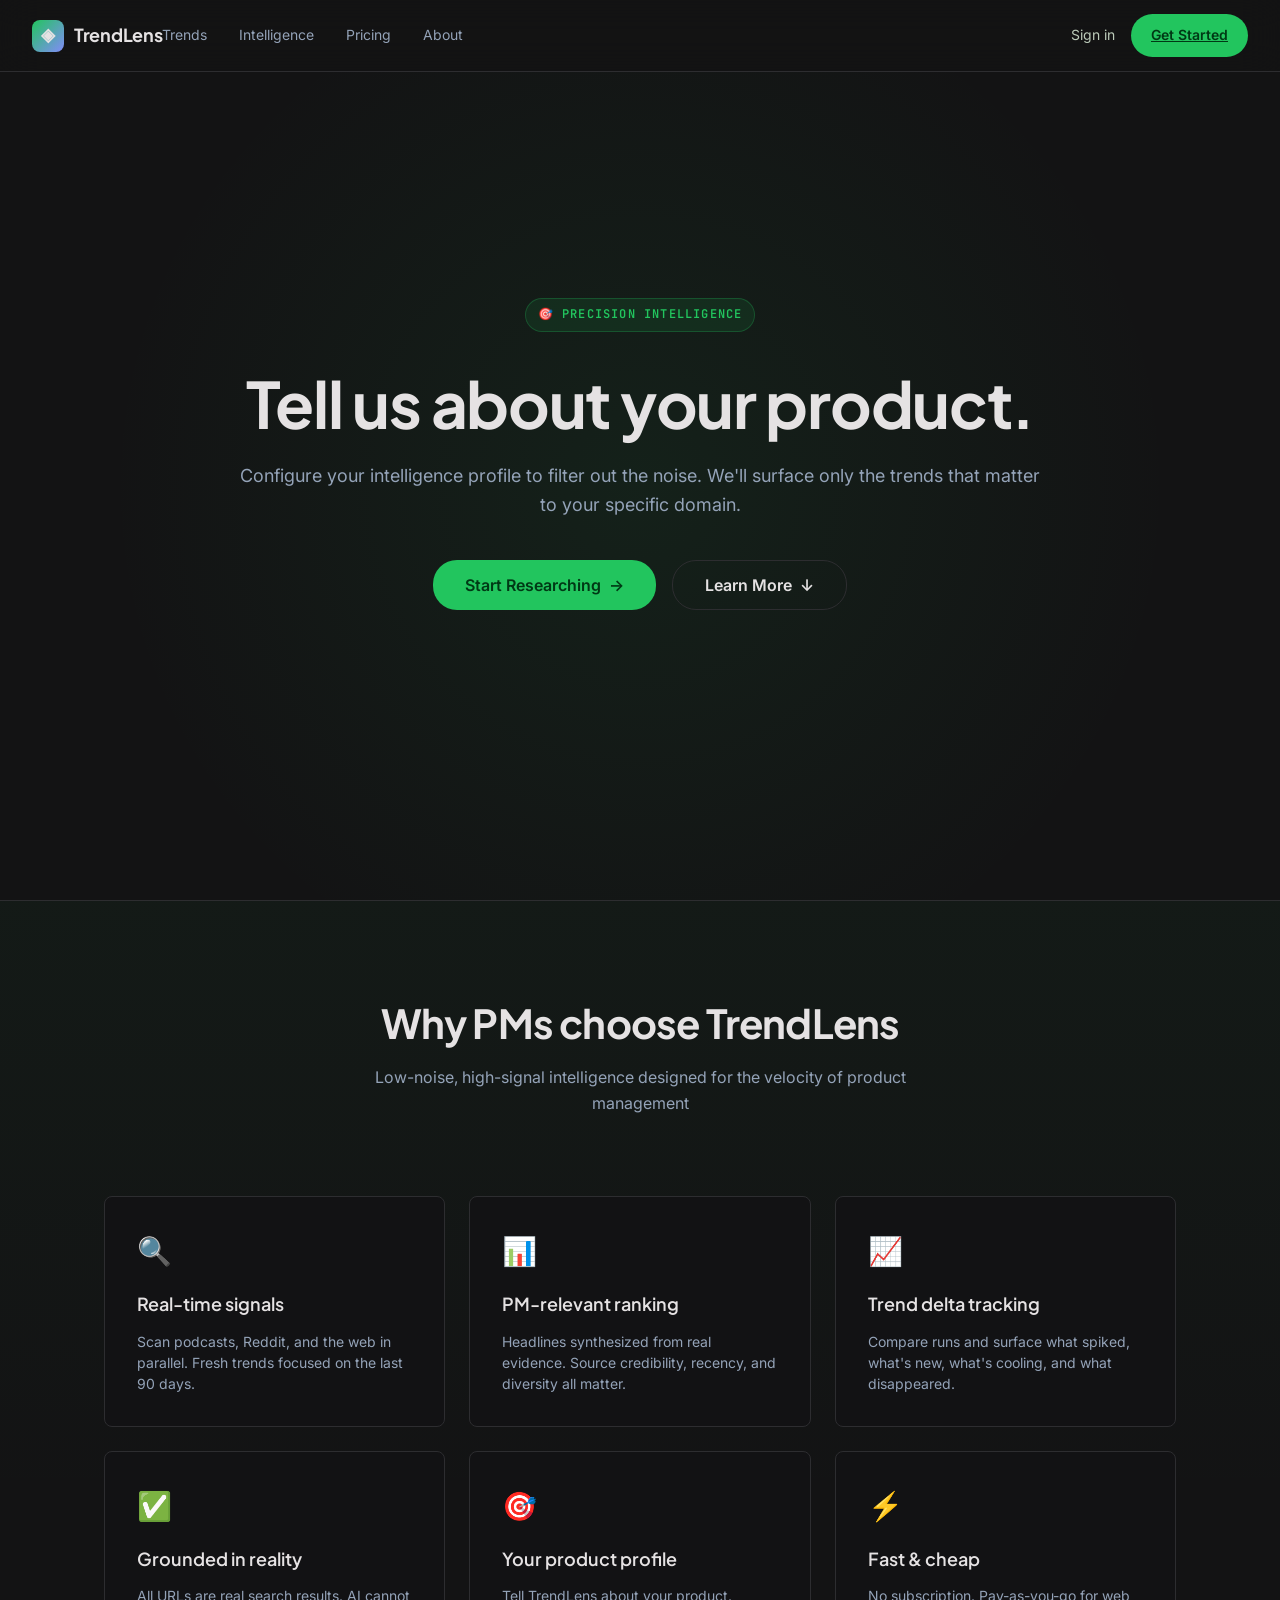
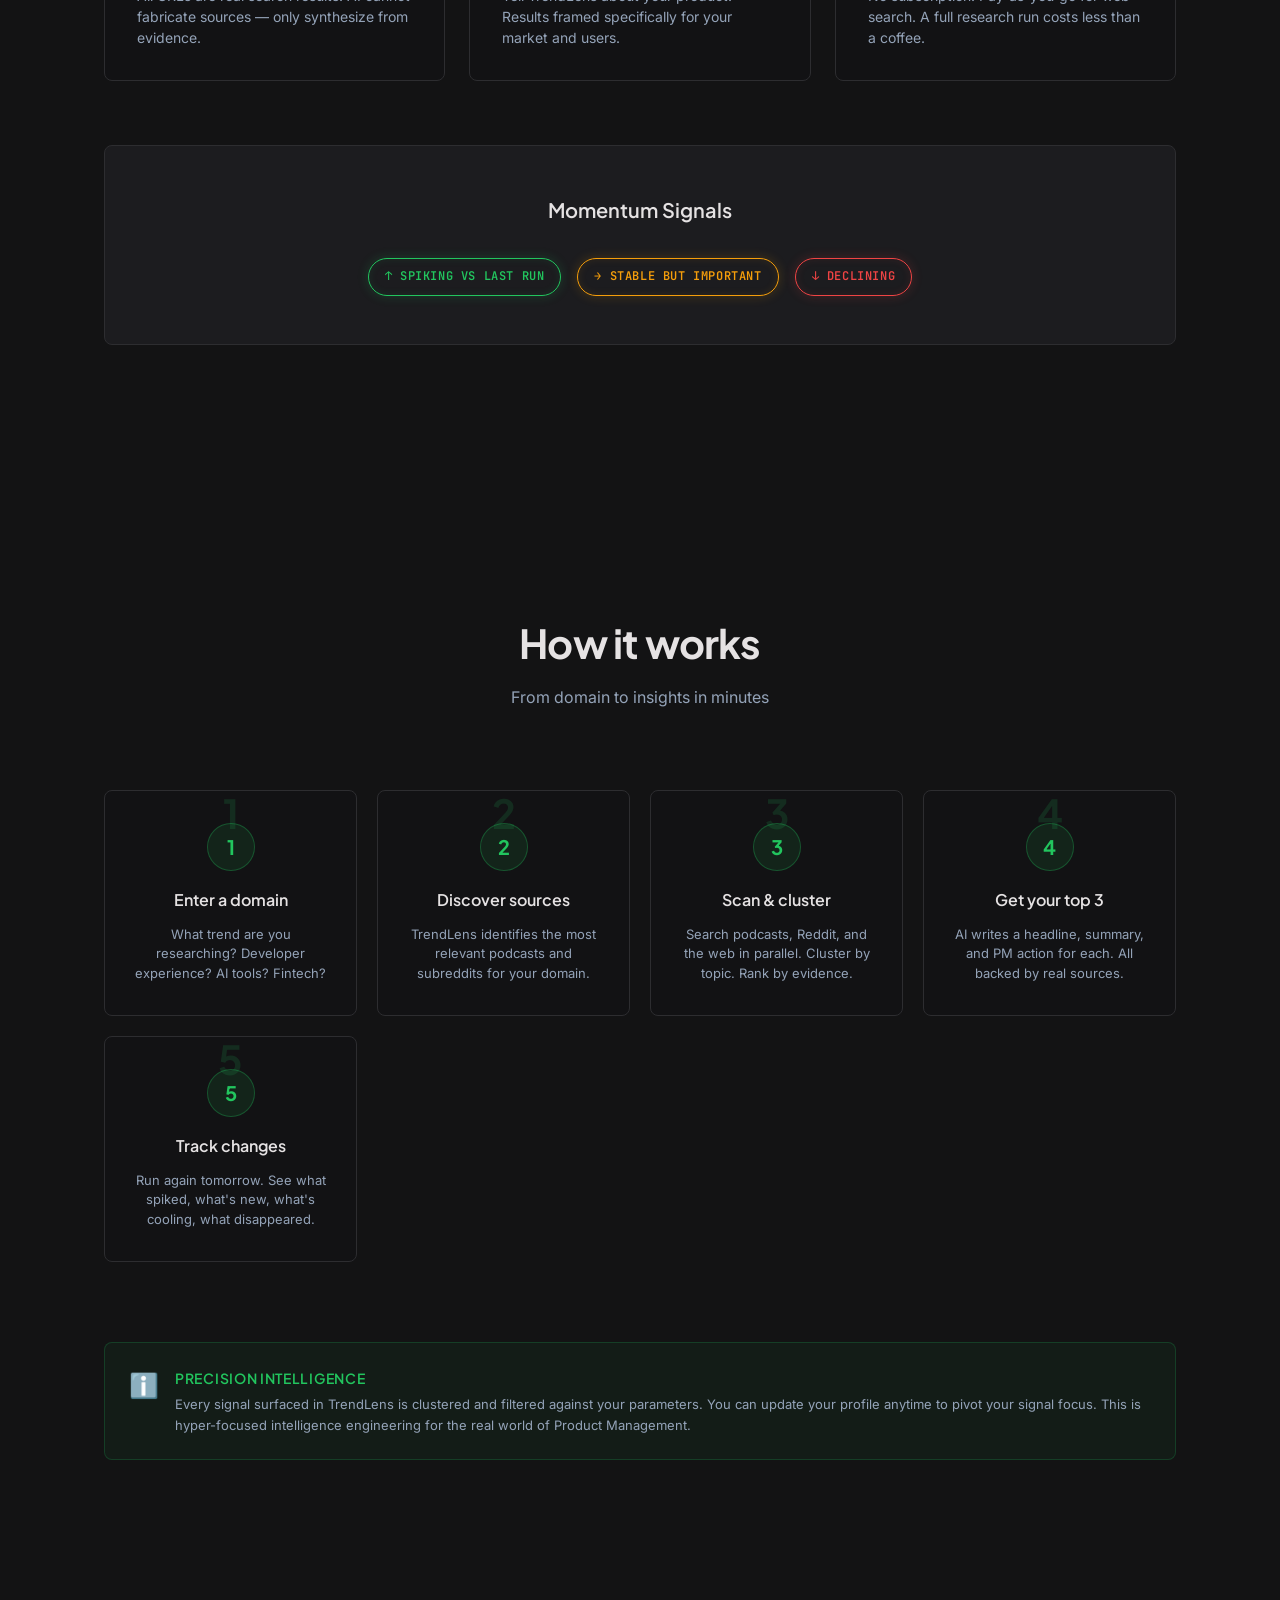
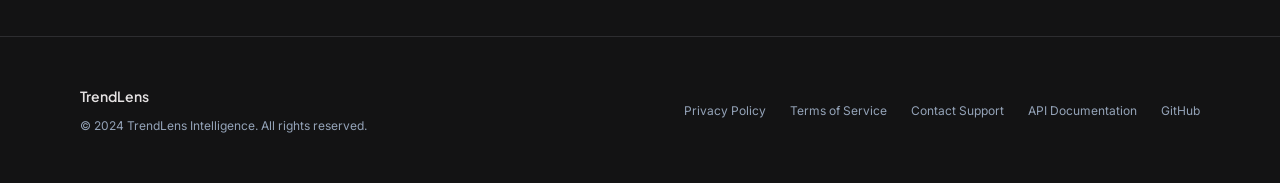
==== app/static/landing.html @ 8b0a3f3f "feat: redesign landing page with Obsidian Momentum design system - Implement Obsidian Momentum color" ====
<!DOCTYPE html>
<html lang="en">
<head>
  <meta charset="UTF-8" />
  <meta name="viewport" content="width=device-width, initial-scale=1.0" />
  <title>TrendLens — Trend Intelligence for Product Managers</title>
  <link rel="preconnect" href="https://fonts.googleapis.com">
  <link rel="preconnect" href="https://fonts.gstatic.com" crossorigin>
  <link href="https://fonts.googleapis.com/css2?family=Plus+Jakarta+Sans:wght@600;700&family=Inter:wght@400;500&family=JetBrains+Mono:wght@600&display=swap" rel="stylesheet">
  
  <style>
    *, *::before, *::after { box-sizing: border-box; margin: 0; padding: 0; }

    :root {
      --surface: #131314;
      --surface-dim: #131314;
      --surface-bright: #3a393a;
      --surface-container-lowest: #0e0e0f;
      --surface-container-low: #1c1b1c;
      --surface-container: #201f20;
      --surface-container-high: #2a2a2b;
      --surface-raised: #1C1C1F;
      --surface-charcoal: #121214;
      --on-surface: #e5e2e3;
      --on-surface-variant: #bccbb9;
      --outline: #869585;
      --outline-variant: #3d4a3d;
      --border-subtle: #2D2D30;
      --text-muted: #94A3B8;
      --primary: #4be277;
      --primary-container: #22c55e;
      --momentum-green: #22C55E;
      --momentum-orange: #F59E0B;
      --momentum-red: #EF4444;
      --accent-purple: #818CF8;
      --background: #131314;
      --on-background: #e5e2e3;
    }

    html, body { 
      width: 100%; 
      height: 100%; 
      margin: 0; 
      padding: 0;
    }

    body { 
      font-family: "Inter", sans-serif; 
      background: var(--background); 
      color: var(--on-surface); 
      line-height: 1.6;
      -webkit-font-smoothing: antialiased;
      -moz-osx-font-smoothing: grayscale;
    }

    /* Navigation Header */
    header {
      position: fixed;
      top: 0;
      left: 0;
      right: 0;
      height: 72px;
      background: rgba(19, 19, 20, 0.95);
      backdrop-filter: blur(20px);
      border-bottom: 1px solid var(--border-subtle);
      display: flex;
      align-items: center;
      justify-content: space-between;
      padding: 0 32px;
      z-index: 100;
    }

    .logo { 
      display: flex; 
      align-items: center; 
      gap: 10px;
      text-decoration: none;
      color: var(--on-surface);
    }

    .logo-icon { 
      width: 32px; 
      height: 32px; 
      border-radius: 8px; 
      background: linear-gradient(135deg, var(--momentum-green), var(--accent-purple));
      display: flex; 
      align-items: center; 
      justify-content: center;
      font-size: 18px;
      font-weight: 700;
    }

    .logo-text {
      font-family: "Plus Jakarta Sans", sans-serif;
      font-size: 18px;
      font-weight: 700;
      letter-spacing: -0.3px;
    }

    nav {
      display: flex;
      align-items: center;
      gap: 32px;
    }

    nav a {
      font-size: 14px;
      color: var(--text-muted);
      text-decoration: none;
      transition: color 0.2s;
    }

    nav a:hover {
      color: var(--on-surface);
    }

    .nav-right {
      display: flex;
      align-items: center;
      gap: 16px;
      margin-left: auto;
    }

    .sign-in {
      font-size: 14px;
      color: var(--on-surface-variant);
      text-decoration: none;
      transition: color 0.2s;
    }

    .sign-in:hover {
      color: var(--on-surface);
    }

    .btn-cta {
      background: var(--momentum-green);
      color: #003915;
      border: none;
      border-radius: 24px;
      padding: 10px 20px;
      font-size: 14px;
      font-weight: 600;
      font-family: inherit;
      cursor: pointer;
      transition: opacity 0.2s;
    }

    .btn-cta:hover {
      opacity: 0.9;
    }

    main {
      margin-top: 72px;
    }

    .container {
      max-width: 1120px;
      margin: 0 auto;
      padding: 0 24px;
    }

    /* Hero Section */
    .hero {
      display: flex;
      align-items: center;
      justify-content: center;
      min-height: calc(100vh - 72px);
      padding: 64px 32px;
      position: relative;
    }

    .hero::before {
      content: '';
      position: absolute;
      inset: 0;
      background: radial-gradient(circle at 50% 50%, rgba(34, 197, 94, 0.08) 0%, transparent 70%);
      pointer-events: none;
    }

    .hero-content {
      text-align: center;
      position: relative;
      z-index: 1;
      max-width: 800px;
      margin: 0 auto;
    }

    .hero-label {
      font-family: "JetBrains Mono", monospace;
      font-size: 12px;
      font-weight: 600;
      letter-spacing: 0.1em;
      color: var(--momentum-green);
      text-transform: uppercase;
      margin-bottom: 16px;
      display: inline-block;
      padding: 6px 12px;
      background: rgba(34, 197, 94, 0.1);
      border: 1px solid rgba(34, 197, 94, 0.25);
      border-radius: 24px;
    }

    .hero h1 {
      font-family: "Plus Jakarta Sans", sans-serif;
      font-size: clamp(36px, 8vw, 64px);
      font-weight: 700;
      line-height: 1.1;
      letter-spacing: -0.02em;
      margin: 20px 0;
      color: var(--on-surface);
    }

    .hero p {
      font-size: 18px;
      line-height: 1.6;
      color: var(--text-muted);
      margin: 24px 0 40px;
    }

    .hero-buttons {
      display: flex;
      gap: 16px;
      justify-content: center;
      flex-wrap: wrap;
      margin-bottom: 64px;
    }

    .btn-primary {
      background: var(--momentum-green);
      color: #003915;
      border: none;
      border-radius: 24px;
      padding: 14px 32px;
      font-size: 16px;
      font-weight: 600;
      font-family: inherit;
      cursor: pointer;
      transition: all 0.2s;
      display: inline-flex;
      align-items: center;
      gap: 8px;
    }

    .btn-primary:hover {
      opacity: 0.9;
      transform: translateY(-2px);
      box-shadow: 0 8px 24px rgba(34, 197, 94, 0.3);
    }

    .btn-secondary {
      background: transparent;
      color: var(--on-surface);
      border: 1px solid var(--border-subtle);
      border-radius: 24px;
      padding: 14px 32px;
      font-size: 16px;
      font-weight: 600;
      font-family: inherit;
      cursor: pointer;
      transition: all 0.2s;
      display: inline-flex;
      align-items: center;
      gap: 8px;
    }

    .btn-secondary:hover {
      border-color: var(--momentum-green);
      color: var(--momentum-green);
    }

    /* Features Section */
    .features {
      padding: 96px 32px;
      background: linear-gradient(180deg, rgba(34, 197, 94, 0.04) 0%, transparent 50%);
      border-top: 1px solid var(--border-subtle);
    }

    .section-header {
      text-align: center;
      margin-bottom: 80px;
    }

    .section-header h2 {
      font-family: "Plus Jakarta Sans", sans-serif;
      font-size: 40px;
      font-weight: 700;
      line-height: 1.3;
      letter-spacing: -0.02em;
      margin-bottom: 16px;
      color: var(--on-surface);
    }

    .section-header p {
      font-size: 16px;
      color: var(--text-muted);
      max-width: 600px;
      margin: 0 auto;
    }

    .features-grid {
      display: grid;
      grid-template-columns: repeat(auto-fit, minmax(300px, 1fr));
      gap: 24px;
      margin-bottom: 64px;
    }

    .feature-card {
      background: var(--surface-charcoal);
      border: 1px solid var(--border-subtle);
      border-radius: 8px;
      padding: 32px;
      transition: all 0.2s;
      position: relative;
    }

    .feature-card:hover {
      border-color: rgba(34, 197, 94, 0.4);
      background: rgba(34, 197, 94, 0.02);
    }

    .feature-icon {
      font-size: 28px;
      margin-bottom: 16px;
      display: inline-block;
    }

    .feature-card h3 {
      font-family: "Plus Jakarta Sans", sans-serif;
      font-size: 18px;
      font-weight: 600;
      margin-bottom: 12px;
      color: var(--on-surface);
    }

    .feature-card p {
      font-size: 14px;
      line-height: 1.5;
      color: var(--text-muted);
    }

    /* Momentum Tags Showcase */
    .momentum-showcase {
      background: var(--surface-raised);
      border: 1px solid var(--border-subtle);
      border-radius: 8px;
      padding: 48px 32px;
      text-align: center;
      margin-bottom: 80px;
    }

    .momentum-showcase h3 {
      font-family: "Plus Jakarta Sans", sans-serif;
      font-size: 20px;
      font-weight: 600;
      margin-bottom: 32px;
      color: var(--on-surface);
    }

    .momentum-tags {
      display: flex;
      gap: 16px;
      justify-content: center;
      flex-wrap: wrap;
    }

    .momentum-tag {
      font-family: "JetBrains Mono", monospace;
      font-size: 12px;
      font-weight: 600;
      letter-spacing: 0.05em;
      text-transform: uppercase;
      padding: 8px 16px;
      border-radius: 24px;
      border: 1.5px solid;
      background: transparent;
      position: relative;
      transition: all 0.2s;
    }

    .tag-spiking {
      color: var(--momentum-green);
      border-color: var(--momentum-green);
      box-shadow: inset 0 0 8px rgba(34, 197, 94, 0.1), 0 0 12px rgba(34, 197, 94, 0.2);
    }

    .tag-spiking:hover {
      box-shadow: inset 0 0 12px rgba(34, 197, 94, 0.15), 0 0 20px rgba(34, 197, 94, 0.3);
    }

    .tag-stable {
      color: var(--momentum-orange);
      border-color: var(--momentum-orange);
      box-shadow: inset 0 0 8px rgba(245, 158, 11, 0.1), 0 0 12px rgba(245, 158, 11, 0.2);
    }

    .tag-stable:hover {
      box-shadow: inset 0 0 12px rgba(245, 158, 11, 0.15), 0 0 20px rgba(245, 158, 11, 0.3);
    }

    .tag-declining {
      color: var(--momentum-red);
      border-color: var(--momentum-red);
      box-shadow: inset 0 0 8px rgba(239, 68, 68, 0.1), 0 0 12px rgba(239, 68, 68, 0.2);
    }

    .tag-declining:hover {
      box-shadow: inset 0 0 12px rgba(239, 68, 68, 0.15), 0 0 20px rgba(239, 68, 68, 0.3);
    }

    /* How It Works */
    .how-it-works {
      padding: 96px 32px;
    }

    .steps-grid {
      display: grid;
      grid-template-columns: repeat(auto-fit, minmax(240px, 1fr));
      gap: 20px;
      margin-top: 60px;
    }

    .step {
      background: var(--surface-charcoal);
      border: 1px solid var(--border-subtle);
      border-radius: 8px;
      padding: 32px 24px;
      text-align: center;
      position: relative;
    }

    .step::before {
      content: attr(data-step);
      font-family: "Plus Jakarta Sans", sans-serif;
      font-size: 40px;
      font-weight: 700;
      color: rgba(34, 197, 94, 0.15);
      position: absolute;
      top: -10px;
      left: 50%;
      transform: translateX(-50%);
    }

    .step-number {
      display: inline-flex;
      align-items: center;
      justify-content: center;
      width: 48px;
      height: 48px;
      border-radius: 50%;
      background: rgba(34, 197, 94, 0.1);
      border: 1px solid rgba(34, 197, 94, 0.3);
      color: var(--momentum-green);
      font-family: "Plus Jakarta Sans", sans-serif;
      font-size: 20px;
      font-weight: 700;
      margin: 0 auto 16px;
    }

    .step h4 {
      font-family: "Plus Jakarta Sans", sans-serif;
      font-size: 16px;
      font-weight: 600;
      margin-bottom: 12px;
      color: var(--on-surface);
    }

    .step p {
      font-size: 13px;
      line-height: 1.5;
      color: var(--text-muted);
    }

    /* Precision Note */
    .precision-note {
      background: rgba(34, 197, 94, 0.05);
      border: 1px solid rgba(34, 197, 94, 0.2);
      border-radius: 8px;
      padding: 24px;
      margin: 80px 0;
      display: flex;
      gap: 16px;
      align-items: flex-start;
    }

    .precision-icon {
      font-size: 24px;
      flex-shrink: 0;
    }

    .precision-content h4 {
      font-family: "Plus Jakarta Sans", sans-serif;
      font-size: 14px;
      font-weight: 600;
      color: var(--momentum-green);
      margin-bottom: 4px;
      text-transform: uppercase;
      letter-spacing: 0.05em;
    }

    .precision-content p {
      font-size: 13px;
      line-height: 1.6;
      color: var(--text-muted);
    }

    /* Footer */
    footer {
      border-top: 1px solid var(--border-subtle);
      padding: 48px 32px;
      background: var(--surface-dim);
    }

    .footer-content {
      display: flex;
      justify-content: space-between;
      align-items: center;
      flex-wrap: wrap;
      gap: 32px;
      max-width: 1120px;
      margin: 0 auto;
    }

    .footer-brand {
      display: flex;
      flex-direction: column;
      gap: 8px;
    }

    .footer-brand h5 {
      font-family: "Plus Jakarta Sans", sans-serif;
      font-size: 14px;
      font-weight: 600;
      color: var(--on-surface);
    }

    .footer-brand p {
      font-size: 12px;
      color: var(--text-muted);
    }

    .footer-links {
      display: flex;
      gap: 24px;
      flex-wrap: wrap;
    }

    .footer-links a {
      font-size: 12px;
      color: var(--text-muted);
      text-decoration: none;
      transition: color 0.2s;
    }

    .footer-links a:hover {
      color: var(--on-surface);
    }

    /* Responsive */
    @media (max-width: 768px) {
      header {
        padding: 0 16px;
      }

      nav {
        display: none;
      }

      .hero {
        padding: 40px 16px;
        min-height: auto;
      }

      .hero h1 {
        font-size: 32px;
      }

      .hero p {
        font-size: 16px;
      }

      .features {
        padding: 60px 16px;
      }

      .how-it-works {
        padding: 60px 16px;
      }

      .section-header h2 {
        font-size: 28px;
      }

      .footer-content {
        flex-direction: column;
        text-align: center;
        gap: 24px;
      }

      .footer-links {
        justify-content: center;
      }

      .container {
        padding: 0 16px;
      }
    }
  </style>
</head>
<body>

<!-- Navigation Header -->
<header>
  <a href="index.html" class="logo">
    <div class="logo-icon">◈</div>
    <span class="logo-text">TrendLens</span>
  </a>
  <nav>
    <a href="#trends">Trends</a>
    <a href="#intelligence">Intelligence</a>
    <a href="#pricing">Pricing</a>
    <a href="#about">About</a>
  </nav>
  <div class="nav-right">
    <a href="index.html" class="sign-in">Sign in</a>
    <a href="index.html" class="btn-cta">Get Started</a>
  </div>
</header>

<main>
  <!-- Hero Section -->
  <section class="hero">
    <div class="hero-content">
      <span class="hero-label">🎯 Precision Intelligence</span>
      <h1>Tell us about your product.</h1>
      <p>Configure your intelligence profile to filter out the noise. We'll surface only the trends that matter to your specific domain.</p>
      <div class="hero-buttons">
        <button class="btn-primary" onclick="location.href='index.html'">Start Researching <span>→</span></button>
        <button class="btn-secondary" onclick="document.querySelector('.features').scrollIntoView({ behavior: 'smooth' })">Learn More <span>↓</span></button>
      </div>
    </div>
  </section>

  <!-- Features Section -->
  <section class="features">
    <div class="container">
      <div class="section-header">
        <h2>Why PMs choose TrendLens</h2>
        <p>Low-noise, high-signal intelligence designed for the velocity of product management</p>
      </div>

      <div class="features-grid">
        <div class="feature-card">
          <div class="feature-icon">🔍</div>
          <h3>Real-time signals</h3>
          <p>Scan podcasts, Reddit, and the web in parallel. Fresh trends focused on the last 90 days.</p>
        </div>

        <div class="feature-card">
          <div class="feature-icon">📊</div>
          <h3>PM-relevant ranking</h3>
          <p>Headlines synthesized from real evidence. Source credibility, recency, and diversity all matter.</p>
        </div>

        <div class="feature-card">
          <div class="feature-icon">📈</div>
          <h3>Trend delta tracking</h3>
          <p>Compare runs and surface what spiked, what's new, what's cooling, and what disappeared.</p>
        </div>

        <div class="feature-card">
          <div class="feature-icon">✅</div>
          <h3>Grounded in reality</h3>
          <p>All URLs are real search results. AI cannot fabricate sources — only synthesize from evidence.</p>
        </div>

        <div class="feature-card">
          <div class="feature-icon">🎯</div>
          <h3>Your product profile</h3>
          <p>Tell TrendLens about your product. Results framed specifically for your market and users.</p>
        </div>

        <div class="feature-card">
          <div class="feature-icon">⚡</div>
          <h3>Fast & cheap</h3>
          <p>No subscription. Pay-as-you-go for web search. A full research run costs less than a coffee.</p>
        </div>
      </div>

      <!-- Momentum Tags Showcase -->
      <div class="momentum-showcase">
        <h3>Momentum Signals</h3>
        <div class="momentum-tags">
          <span class="momentum-tag tag-spiking">↑ Spiking VS Last Run</span>
          <span class="momentum-tag tag-stable">→ Stable but Important</span>
          <span class="momentum-tag tag-declining">↓ Declining</span>
        </div>
      </div>
    </div>
  </section>

  <!-- How It Works -->
  <section class="how-it-works">
    <div class="container">
      <div class="section-header">
        <h2>How it works</h2>
        <p>From domain to insights in minutes</p>
      </div>

      <div class="steps-grid">
        <div class="step" data-step="1">
          <div class="step-number">1</div>
          <h4>Enter a domain</h4>
          <p>What trend are you researching? Developer experience? AI tools? Fintech?</p>
        </div>

        <div class="step" data-step="2">
          <div class="step-number">2</div>
          <h4>Discover sources</h4>
          <p>TrendLens identifies the most relevant podcasts and subreddits for your domain.</p>
        </div>

        <div class="step" data-step="3">
          <div class="step-number">3</div>
          <h4>Scan & cluster</h4>
          <p>Search podcasts, Reddit, and the web in parallel. Cluster by topic. Rank by evidence.</p>
        </div>

        <div class="step" data-step="4">
          <div class="step-number">4</div>
          <h4>Get your top 3</h4>
          <p>AI writes a headline, summary, and PM action for each. All backed by real sources.</p>
        </div>

        <div class="step" data-step="5">
          <div class="step-number">5</div>
          <h4>Track changes</h4>
          <p>Run again tomorrow. See what spiked, what's new, what's cooling, what disappeared.</p>
        </div>
      </div>

      <!-- Precision Note -->
      <div class="precision-note">
        <div class="precision-icon">ℹ️</div>
        <div class="precision-content">
          <h4>Precision Intelligence</h4>
          <p>Every signal surfaced in TrendLens is clustered and filtered against your parameters. You can update your profile anytime to pivot your signal focus. This is hyper-focused intelligence engineering for the real world of Product Management.</p>
        </div>
      </div>
    </div>
  </section>

</main>

<!-- Footer -->
<footer>
  <div class="footer-content">
    <div class="footer-brand">
      <h5>TrendLens</h5>
      <p>© 2024 TrendLens Intelligence. All rights reserved.</p>
    </div>
    <div class="footer-links">
      <a href="#">Privacy Policy</a>
      <a href="#">Terms of Service</a>
      <a href="#">Contact Support</a>
      <a href="#">API Documentation</a>
      <a href="#">GitHub</a>
    </div>
  </div>
</footer>

</body>
</html>
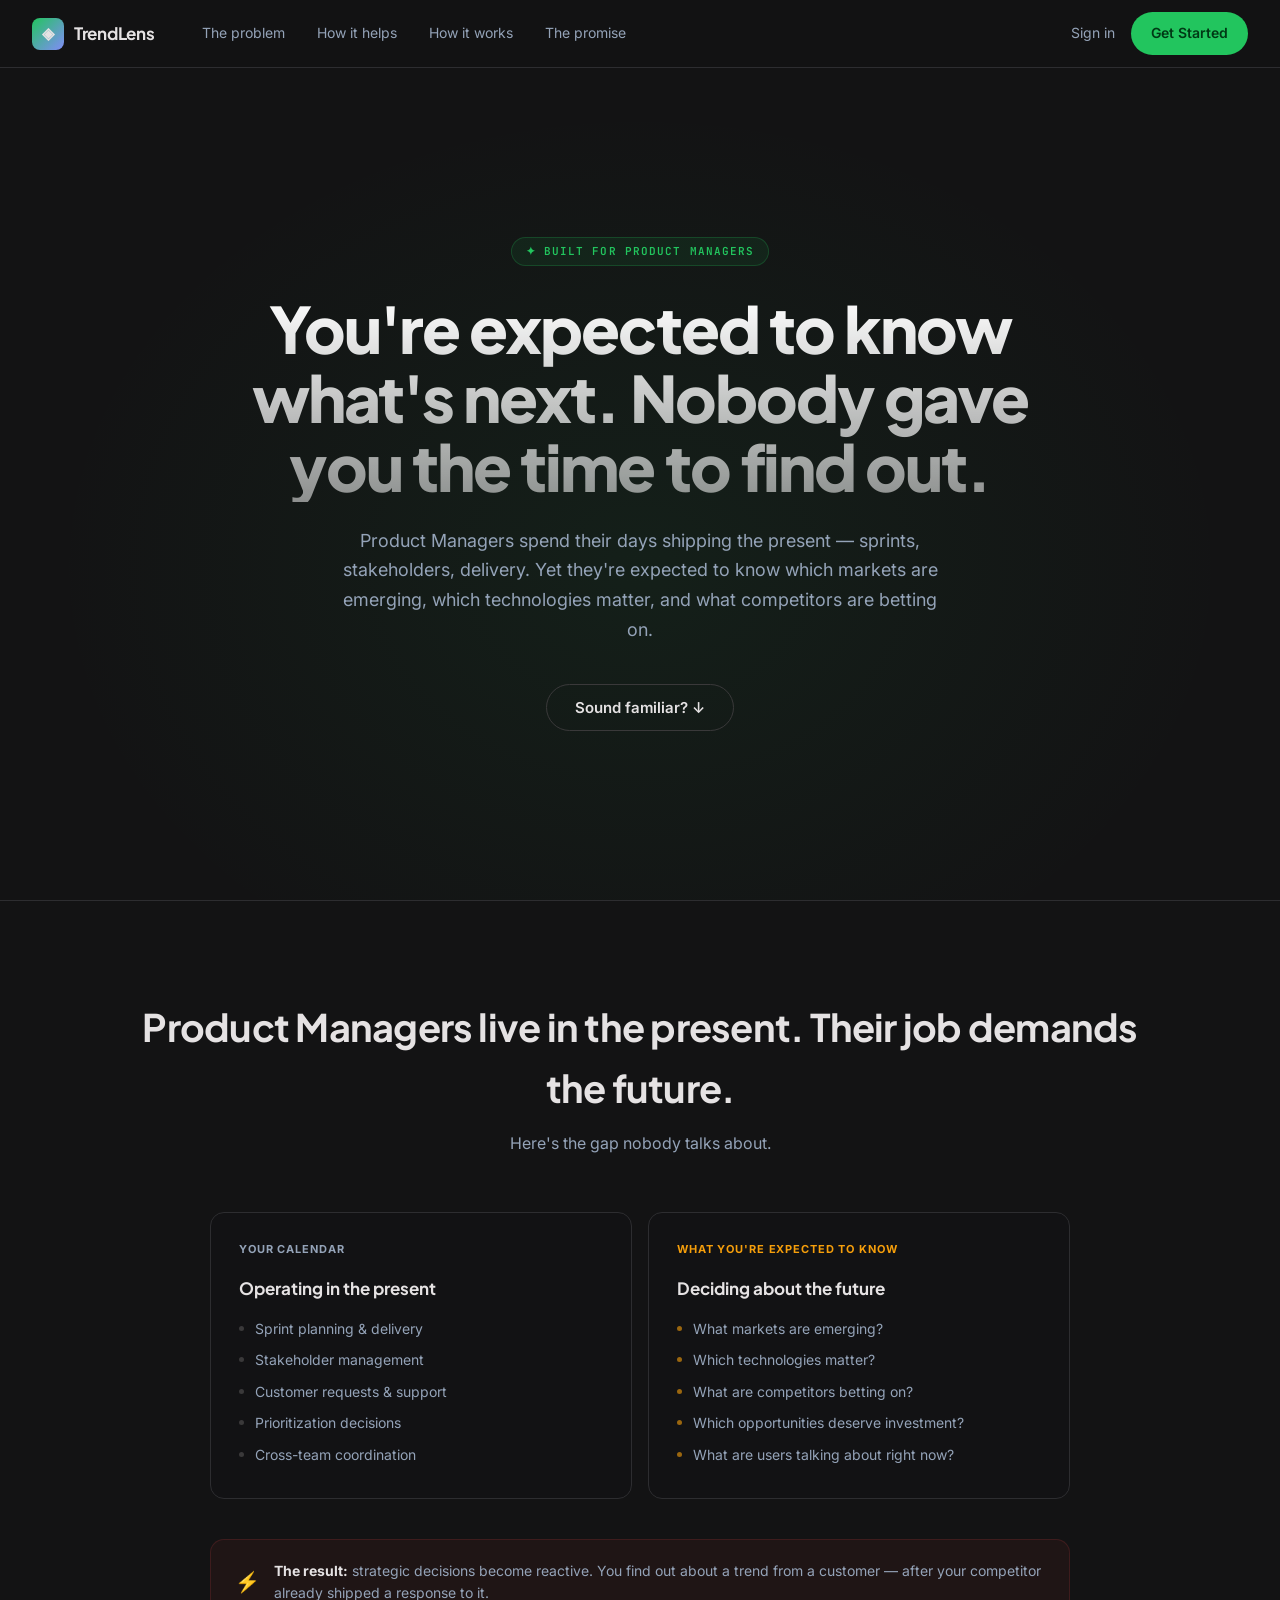
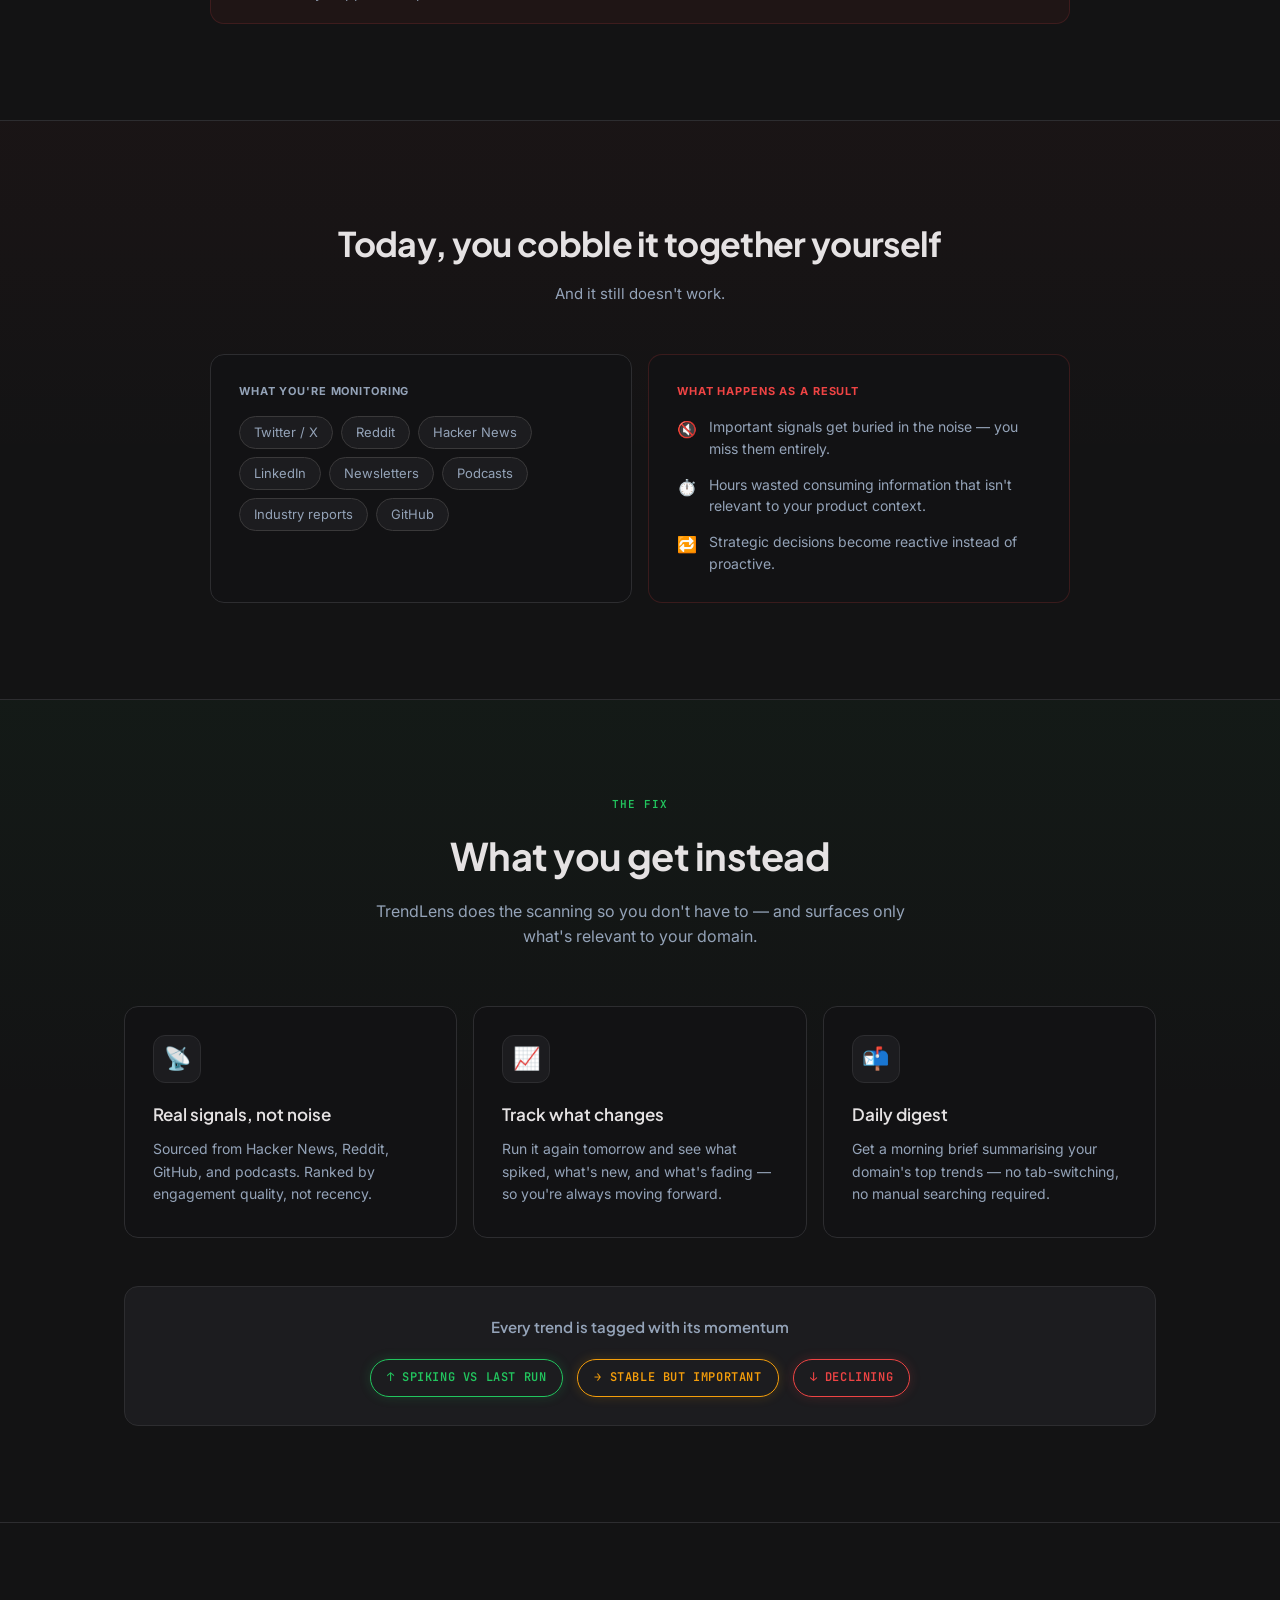
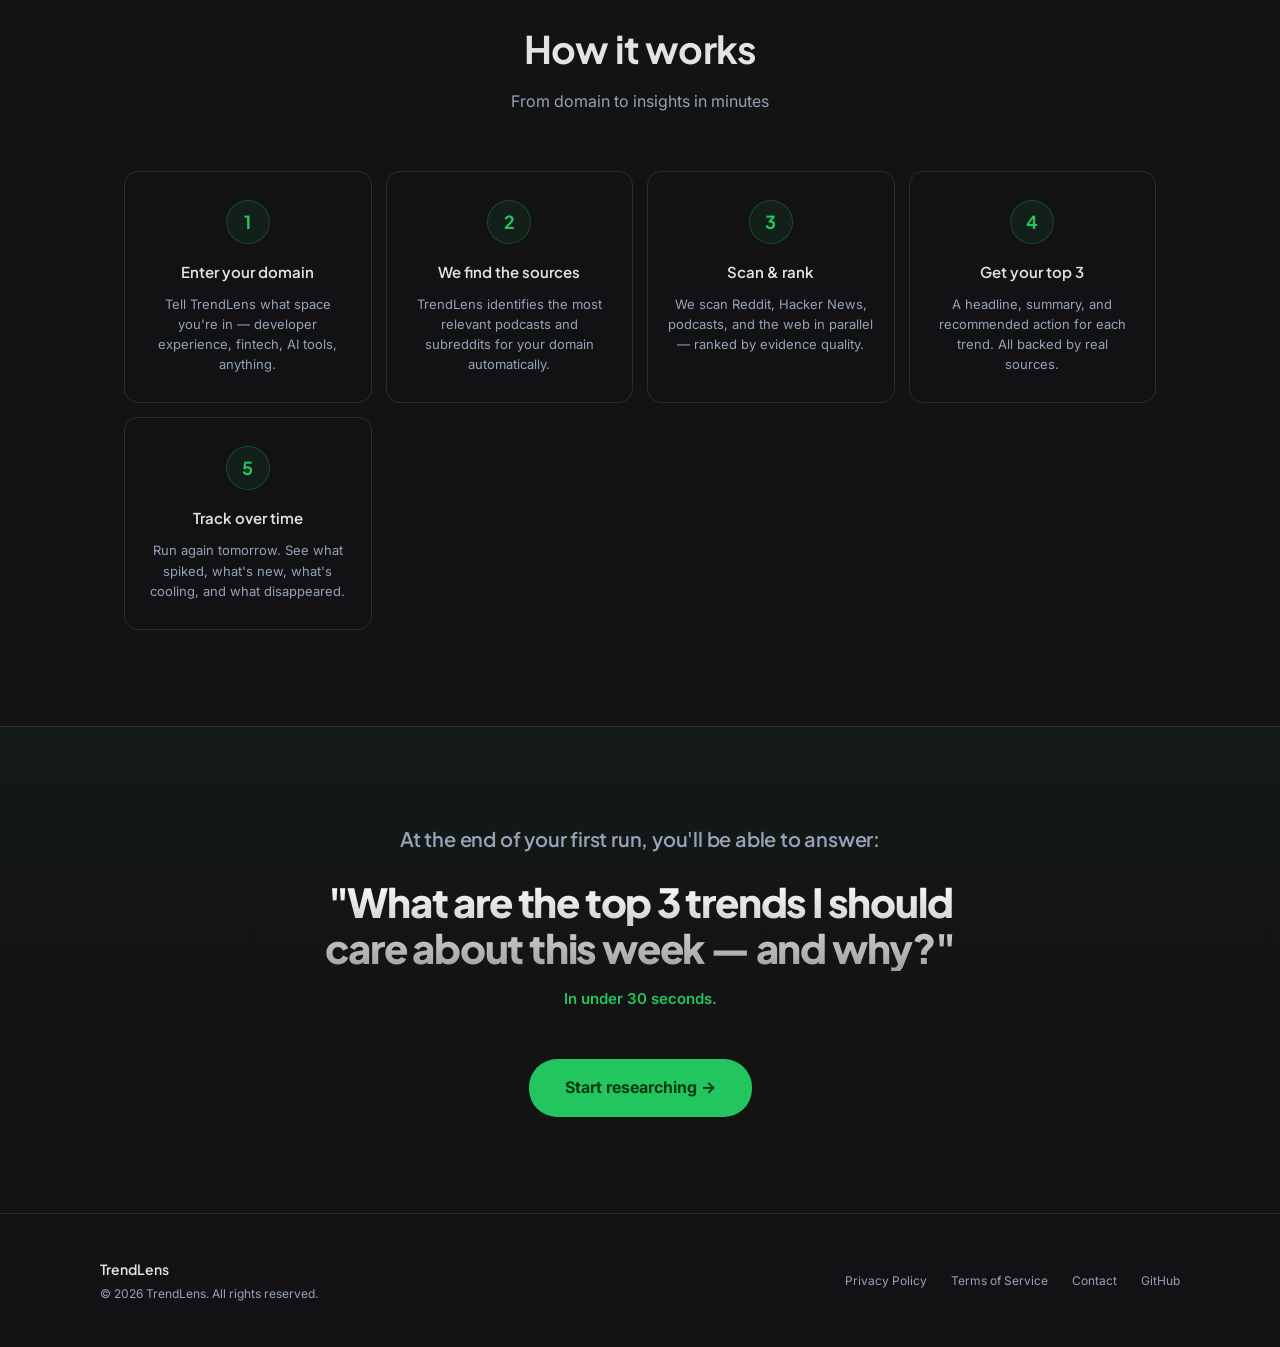
==== commit 63d15d9d: "feat: rebuild landing page as a user story narrative - Hook headline naming the PM tension (present " ====
--- a/app/static/landing.html
+++ b/app/static/landing.html
@@ -6,700 +6,627 @@
   <title>TrendLens — Trend Intelligence for Product Managers</title>
   <link rel="preconnect" href="https://fonts.googleapis.com">
   <link rel="preconnect" href="https://fonts.gstatic.com" crossorigin>
-  <link href="https://fonts.googleapis.com/css2?family=Plus+Jakarta+Sans:wght@600;700&family=Inter:wght@400;500&family=JetBrains+Mono:wght@600&display=swap" rel="stylesheet">
-  
+  <link href="https://fonts.googleapis.com/css2?family=Plus+Jakarta+Sans:wght@600;700;800&family=Inter:wght@400;500;600&family=JetBrains+Mono:wght@600&display=swap" rel="stylesheet">
+
   <style>
     *, *::before, *::after { box-sizing: border-box; margin: 0; padding: 0; }
 
     :root {
-      --surface: #131314;
-      --surface-dim: #131314;
-      --surface-bright: #3a393a;
-      --surface-container-lowest: #0e0e0f;
-      --surface-container-low: #1c1b1c;
-      --surface-container: #201f20;
-      --surface-container-high: #2a2a2b;
-      --surface-raised: #1C1C1F;
-      --surface-charcoal: #121214;
-      --on-surface: #e5e2e3;
-      --on-surface-variant: #bccbb9;
-      --outline: #869585;
-      --outline-variant: #3d4a3d;
-      --border-subtle: #2D2D30;
-      --text-muted: #94A3B8;
-      --primary: #4be277;
-      --primary-container: #22c55e;
-      --momentum-green: #22C55E;
-      --momentum-orange: #F59E0B;
-      --momentum-red: #EF4444;
-      --accent-purple: #818CF8;
-      --background: #131314;
-      --on-background: #e5e2e3;
-    }
-
-    html, body { 
-      width: 100%; 
-      height: 100%; 
-      margin: 0; 
-      padding: 0;
-    }
-
-    body { 
-      font-family: "Inter", sans-serif; 
-      background: var(--background); 
-      color: var(--on-surface); 
+      --bg:            #131314;
+      --surface:       #1C1C1F;
+      --surface-low:   #121214;
+      --border:        #2D2D30;
+      --border-hi:     #3a393a;
+      --text:          #e5e2e3;
+      --text2:         #94A3B8;
+      --green:         #22C55E;
+      --amber:         #F59E0B;
+      --red:           #EF4444;
+      --purple:        #818CF8;
+      --r:             14px;
+    }
+
+    html, body { width: 100%; margin: 0; padding: 0; scroll-behavior: smooth; }
+
+    body {
+      font-family: "Inter", sans-serif;
+      background: var(--bg);
+      color: var(--text);
       line-height: 1.6;
       -webkit-font-smoothing: antialiased;
-      -moz-osx-font-smoothing: grayscale;
-    }
-
-    /* Navigation Header */
+    }
+
+    /* ── Header ── */
     header {
-      position: fixed;
-      top: 0;
-      left: 0;
-      right: 0;
-      height: 72px;
-      background: rgba(19, 19, 20, 0.95);
-      backdrop-filter: blur(20px);
-      border-bottom: 1px solid var(--border-subtle);
-      display: flex;
-      align-items: center;
-      justify-content: space-between;
-      padding: 0 32px;
-      z-index: 100;
-    }
-
-    .logo { 
-      display: flex; 
-      align-items: center; 
-      gap: 10px;
-      text-decoration: none;
-      color: var(--on-surface);
-    }
-
-    .logo-icon { 
-      width: 32px; 
-      height: 32px; 
-      border-radius: 8px; 
-      background: linear-gradient(135deg, var(--momentum-green), var(--accent-purple));
-      display: flex; 
-      align-items: center; 
-      justify-content: center;
-      font-size: 18px;
-      font-weight: 700;
+      position: fixed; top: 0; left: 0; right: 0; height: 68px;
+      background: rgba(19,19,20,0.96); backdrop-filter: blur(20px);
+      border-bottom: 1px solid var(--border);
+      display: flex; align-items: center; justify-content: space-between;
+      padding: 0 32px; z-index: 100;
+    }
+
+    .logo {
+      display: flex; align-items: center; gap: 10px;
+      text-decoration: none; color: var(--text);
+    }
+
+    .logo-icon {
+      width: 32px; height: 32px; border-radius: 8px;
+      background: linear-gradient(135deg, var(--green), var(--purple));
+      display: flex; align-items: center; justify-content: center;
+      font-size: 16px; font-weight: 700;
     }
 
     .logo-text {
       font-family: "Plus Jakarta Sans", sans-serif;
-      font-size: 18px;
-      font-weight: 700;
-      letter-spacing: -0.3px;
-    }
-
-    nav {
-      display: flex;
-      align-items: center;
-      gap: 32px;
-    }
+      font-size: 17px; font-weight: 700; letter-spacing: -0.3px;
+    }
+
+    nav { display: flex; align-items: center; gap: 32px; margin-left: 48px; }
 
     nav a {
-      font-size: 14px;
-      color: var(--text-muted);
-      text-decoration: none;
-      transition: color 0.2s;
-    }
-
-    nav a:hover {
-      color: var(--on-surface);
-    }
-
-    .nav-right {
-      display: flex;
-      align-items: center;
-      gap: 16px;
-      margin-left: auto;
-    }
-
-    .sign-in {
-      font-size: 14px;
-      color: var(--on-surface-variant);
-      text-decoration: none;
-      transition: color 0.2s;
-    }
-
-    .sign-in:hover {
-      color: var(--on-surface);
-    }
-
-    .btn-cta {
-      background: var(--momentum-green);
-      color: #003915;
-      border: none;
-      border-radius: 24px;
-      padding: 10px 20px;
-      font-size: 14px;
-      font-weight: 600;
-      font-family: inherit;
-      cursor: pointer;
+      font-size: 14px; color: var(--text2);
+      text-decoration: none; transition: color 0.2s;
+    }
+    nav a:hover { color: var(--text); }
+
+    .nav-right { display: flex; align-items: center; gap: 16px; margin-left: auto; }
+
+    .nav-signin {
+      font-size: 14px; color: var(--text2);
+      text-decoration: none; transition: color 0.2s;
+    }
+    .nav-signin:hover { color: var(--text); }
+
+    .nav-cta {
+      background: var(--green); color: #003915;
+      border: none; border-radius: 24px;
+      padding: 10px 20px; font-size: 14px; font-weight: 600;
+      font-family: inherit; cursor: pointer; text-decoration: none;
       transition: opacity 0.2s;
     }
-
-    .btn-cta:hover {
-      opacity: 0.9;
-    }
-
-    main {
-      margin-top: 72px;
-    }
-
-    .container {
-      max-width: 1120px;
-      margin: 0 auto;
-      padding: 0 24px;
-    }
-
-    /* Hero Section */
+    .nav-cta:hover { opacity: 0.88; }
+
+    main { margin-top: 68px; }
+
+    .container { max-width: 1080px; margin: 0 auto; padding: 0 24px; }
+
+    /* ── Hero ── */
     .hero {
-      display: flex;
-      align-items: center;
-      justify-content: center;
-      min-height: calc(100vh - 72px);
-      padding: 64px 32px;
-      position: relative;
+      min-height: calc(100vh - 68px);
+      display: flex; align-items: center; justify-content: center;
+      padding: 80px 32px; position: relative; text-align: center;
     }
 
     .hero::before {
       content: '';
-      position: absolute;
-      inset: 0;
-      background: radial-gradient(circle at 50% 50%, rgba(34, 197, 94, 0.08) 0%, transparent 70%);
+      position: absolute; inset: 0;
+      background: radial-gradient(ellipse at 50% 60%, rgba(34,197,94,0.07) 0%, transparent 65%);
       pointer-events: none;
     }
 
-    .hero-content {
-      text-align: center;
-      position: relative;
-      z-index: 1;
-      max-width: 800px;
-      margin: 0 auto;
-    }
-
-    .hero-label {
+    .hero-content { position: relative; z-index: 1; max-width: 780px; margin: 0 auto; }
+
+    .hero-badge {
+      display: inline-flex; align-items: center; gap: 6px;
       font-family: "JetBrains Mono", monospace;
-      font-size: 12px;
-      font-weight: 600;
-      letter-spacing: 0.1em;
-      color: var(--momentum-green);
-      text-transform: uppercase;
-      margin-bottom: 16px;
-      display: inline-block;
-      padding: 6px 12px;
-      background: rgba(34, 197, 94, 0.1);
-      border: 1px solid rgba(34, 197, 94, 0.25);
-      border-radius: 24px;
+      font-size: 11px; font-weight: 600; letter-spacing: 0.1em;
+      text-transform: uppercase; color: var(--green);
+      background: rgba(34,197,94,0.08); border: 1px solid rgba(34,197,94,0.22);
+      border-radius: 24px; padding: 5px 14px; margin-bottom: 28px;
     }
 
     .hero h1 {
       font-family: "Plus Jakarta Sans", sans-serif;
-      font-size: clamp(36px, 8vw, 64px);
-      font-weight: 700;
-      line-height: 1.1;
-      letter-spacing: -0.02em;
-      margin: 20px 0;
-      color: var(--on-surface);
+      font-size: clamp(36px, 7vw, 64px);
+      font-weight: 800; line-height: 1.08; letter-spacing: -0.03em;
+      margin-bottom: 24px;
+      background: linear-gradient(180deg, #fff 0%, rgba(255,255,255,0.52) 100%);
+      -webkit-background-clip: text; -webkit-text-fill-color: transparent; background-clip: text;
     }
 
     .hero p {
-      font-size: 18px;
-      line-height: 1.6;
-      color: var(--text-muted);
-      margin: 24px 0 40px;
-    }
-
-    .hero-buttons {
-      display: flex;
-      gap: 16px;
-      justify-content: center;
-      flex-wrap: wrap;
-      margin-bottom: 64px;
-    }
-
-    .btn-primary {
-      background: var(--momentum-green);
-      color: #003915;
-      border: none;
-      border-radius: 24px;
-      padding: 14px 32px;
-      font-size: 16px;
-      font-weight: 600;
-      font-family: inherit;
-      cursor: pointer;
-      transition: all 0.2s;
-      display: inline-flex;
-      align-items: center;
-      gap: 8px;
-    }
-
-    .btn-primary:hover {
-      opacity: 0.9;
-      transform: translateY(-2px);
-      box-shadow: 0 8px 24px rgba(34, 197, 94, 0.3);
-    }
-
-    .btn-secondary {
-      background: transparent;
-      color: var(--on-surface);
-      border: 1px solid var(--border-subtle);
-      border-radius: 24px;
-      padding: 14px 32px;
-      font-size: 16px;
-      font-weight: 600;
-      font-family: inherit;
-      cursor: pointer;
-      transition: all 0.2s;
-      display: inline-flex;
-      align-items: center;
-      gap: 8px;
-    }
-
-    .btn-secondary:hover {
-      border-color: var(--momentum-green);
-      color: var(--momentum-green);
-    }
-
-    /* Features Section */
-    .features {
+      font-size: 18px; line-height: 1.65; color: var(--text2);
+      max-width: 600px; margin: 0 auto 40px;
+    }
+
+    .hero-btn {
+      display: inline-flex; align-items: center; gap: 8px;
+      background: transparent; color: var(--text);
+      border: 1px solid var(--border-hi); border-radius: 24px;
+      padding: 13px 28px; font-size: 15px; font-weight: 600;
+      font-family: inherit; cursor: pointer;
+      transition: border-color 0.2s, color 0.2s;
+    }
+    .hero-btn:hover { border-color: var(--green); color: var(--green); }
+
+    /* ── Tension section ── */
+    .tension {
       padding: 96px 32px;
-      background: linear-gradient(180deg, rgba(34, 197, 94, 0.04) 0%, transparent 50%);
-      border-top: 1px solid var(--border-subtle);
-    }
-
-    .section-header {
-      text-align: center;
-      margin-bottom: 80px;
-    }
-
-    .section-header h2 {
-      font-family: "Plus Jakarta Sans", sans-serif;
-      font-size: 40px;
-      font-weight: 700;
-      line-height: 1.3;
-      letter-spacing: -0.02em;
-      margin-bottom: 16px;
-      color: var(--on-surface);
-    }
-
-    .section-header p {
-      font-size: 16px;
-      color: var(--text-muted);
-      max-width: 600px;
-      margin: 0 auto;
-    }
+      border-top: 1px solid var(--border);
+    }
+
+    .tension-intro {
+      text-align: center; margin-bottom: 56px;
+    }
+
+    .tension-intro h2 {
+      font-family: "Plus Jakarta Sans", sans-serif;
+      font-size: clamp(24px, 4vw, 38px);
+      font-weight: 700; letter-spacing: -0.02em;
+      margin-bottom: 12px;
+    }
+
+    .tension-intro p { font-size: 16px; color: var(--text2); }
+
+    .tension-grid {
+      display: grid; grid-template-columns: 1fr 1fr; gap: 16px;
+      max-width: 860px; margin: 0 auto 40px;
+    }
+
+    .tension-col {
+      background: var(--surface-low);
+      border: 1px solid var(--border);
+      border-radius: var(--r); padding: 28px 28px 32px;
+    }
+
+    .tension-col-label {
+      font-size: 11px; font-weight: 700; text-transform: uppercase;
+      letter-spacing: 0.08em; margin-bottom: 16px;
+    }
+
+    .tension-col.present .tension-col-label { color: var(--text2); }
+    .tension-col.future  .tension-col-label { color: var(--amber); }
+
+    .tension-col h3 {
+      font-family: "Plus Jakarta Sans", sans-serif;
+      font-size: 17px; font-weight: 700; margin-bottom: 16px;
+    }
+
+    .tension-list { list-style: none; display: flex; flex-direction: column; gap: 9px; }
+
+    .tension-list li {
+      font-size: 14px; color: var(--text2); padding-left: 16px; position: relative;
+    }
+
+    .tension-col.present .tension-list li::before {
+      content: ''; position: absolute; left: 0; top: 8px;
+      width: 5px; height: 5px; border-radius: 50%; background: var(--border-hi);
+    }
+
+    .tension-col.future .tension-list li::before {
+      content: ''; position: absolute; left: 0; top: 8px;
+      width: 5px; height: 5px; border-radius: 50%; background: var(--amber);
+      opacity: 0.6;
+    }
+
+    .tension-gap {
+      max-width: 860px; margin: 0 auto;
+      background: rgba(239,68,68,0.05); border: 1px solid rgba(239,68,68,0.15);
+      border-radius: var(--r); padding: 20px 24px;
+      display: flex; align-items: center; gap: 14px;
+    }
+
+    .tension-gap-icon { font-size: 20px; flex-shrink: 0; }
+
+    .tension-gap p { font-size: 14px; color: var(--text2); line-height: 1.55; }
+    .tension-gap strong { color: var(--text); }
+
+    /* ── Status quo ── */
+    .status-quo {
+      padding: 96px 32px;
+      background: linear-gradient(180deg, rgba(239,68,68,0.03) 0%, transparent 60%);
+      border-top: 1px solid var(--border);
+    }
+
+    .status-quo-header {
+      text-align: center; margin-bottom: 48px;
+    }
+
+    .status-quo-header h2 {
+      font-family: "Plus Jakarta Sans", sans-serif;
+      font-size: clamp(22px, 4vw, 34px);
+      font-weight: 700; letter-spacing: -0.02em; margin-bottom: 10px;
+    }
+
+    .status-quo-header p { font-size: 15px; color: var(--text2); }
+
+    .status-quo-grid {
+      display: grid; grid-template-columns: 1fr 1fr; gap: 16px;
+      max-width: 860px; margin: 0 auto;
+    }
+
+    .sq-sources {
+      background: var(--surface-low); border: 1px solid var(--border);
+      border-radius: var(--r); padding: 28px;
+    }
+
+    .sq-label {
+      font-size: 11px; font-weight: 700; text-transform: uppercase;
+      letter-spacing: 0.08em; color: var(--text2); margin-bottom: 16px;
+    }
+
+    .source-chips { display: flex; flex-wrap: wrap; gap: 8px; }
+
+    .source-chip {
+      font-size: 13px; color: var(--text2);
+      background: var(--surface); border: 1px solid var(--border-hi);
+      border-radius: 99px; padding: 5px 14px;
+    }
+
+    .sq-consequences {
+      background: var(--surface-low); border: 1px solid rgba(239,68,68,0.18);
+      border-radius: var(--r); padding: 28px;
+    }
+
+    .consequence-list { list-style: none; display: flex; flex-direction: column; gap: 14px; margin-top: 4px; }
+
+    .consequence-list li {
+      display: flex; align-items: flex-start; gap: 12px;
+      font-size: 14px; color: var(--text2); line-height: 1.55;
+    }
+
+    .consequence-icon {
+      font-size: 16px; flex-shrink: 0; margin-top: 1px;
+    }
+
+    /* ── Solution / Features ── */
+    .solution {
+      padding: 96px 32px;
+      border-top: 1px solid var(--border);
+      background: linear-gradient(180deg, rgba(34,197,94,0.04) 0%, transparent 50%);
+    }
+
+    .solution-header {
+      text-align: center; margin-bottom: 56px;
+    }
+
+    .solution-eyebrow {
+      font-family: "JetBrains Mono", monospace;
+      font-size: 11px; font-weight: 600; letter-spacing: 0.1em;
+      text-transform: uppercase; color: var(--green); margin-bottom: 12px;
+      display: block;
+    }
+
+    .solution-header h2 {
+      font-family: "Plus Jakarta Sans", sans-serif;
+      font-size: clamp(24px, 4vw, 38px);
+      font-weight: 700; letter-spacing: -0.02em; margin-bottom: 12px;
+    }
+
+    .solution-header p { font-size: 16px; color: var(--text2); max-width: 560px; margin: 0 auto; }
 
     .features-grid {
-      display: grid;
-      grid-template-columns: repeat(auto-fit, minmax(300px, 1fr));
-      gap: 24px;
-      margin-bottom: 64px;
+      display: grid; grid-template-columns: repeat(auto-fit, minmax(280px, 1fr));
+      gap: 16px; margin-bottom: 48px;
     }
 
     .feature-card {
-      background: var(--surface-charcoal);
-      border: 1px solid var(--border-subtle);
-      border-radius: 8px;
-      padding: 32px;
-      transition: all 0.2s;
-      position: relative;
-    }
-
-    .feature-card:hover {
-      border-color: rgba(34, 197, 94, 0.4);
-      background: rgba(34, 197, 94, 0.02);
-    }
+      background: var(--surface-low); border: 1px solid var(--border);
+      border-radius: var(--r); padding: 28px 28px 32px;
+      transition: border-color 0.2s, transform 0.2s;
+    }
+    .feature-card:hover { border-color: rgba(34,197,94,0.35); transform: translateY(-2px); }
 
     .feature-icon {
-      font-size: 28px;
-      margin-bottom: 16px;
-      display: inline-block;
+      font-size: 22px; margin-bottom: 18px;
+      display: flex; align-items: center; justify-content: center;
+      width: 48px; height: 48px; border-radius: 12px;
+      background: var(--surface); border: 1px solid var(--border);
     }
 
     .feature-card h3 {
       font-family: "Plus Jakarta Sans", sans-serif;
-      font-size: 18px;
-      font-weight: 600;
-      margin-bottom: 12px;
-      color: var(--on-surface);
-    }
-
-    .feature-card p {
-      font-size: 14px;
-      line-height: 1.5;
-      color: var(--text-muted);
-    }
-
-    /* Momentum Tags Showcase */
+      font-size: 17px; font-weight: 600; margin-bottom: 10px;
+    }
+
+    .feature-card p { font-size: 14px; line-height: 1.6; color: var(--text2); }
+
+    /* Momentum showcase */
     .momentum-showcase {
-      background: var(--surface-raised);
-      border: 1px solid var(--border-subtle);
-      border-radius: 8px;
-      padding: 48px 32px;
-      text-align: center;
-      margin-bottom: 80px;
+      background: var(--surface); border: 1px solid var(--border);
+      border-radius: var(--r); padding: 28px 32px; text-align: center;
     }
 
     .momentum-showcase h3 {
       font-family: "Plus Jakarta Sans", sans-serif;
-      font-size: 20px;
-      font-weight: 600;
-      margin-bottom: 32px;
-      color: var(--on-surface);
-    }
-
-    .momentum-tags {
-      display: flex;
-      gap: 16px;
-      justify-content: center;
-      flex-wrap: wrap;
-    }
+      font-size: 15px; font-weight: 600; margin-bottom: 20px; color: var(--text2);
+    }
+
+    .momentum-tags { display: flex; gap: 14px; justify-content: center; flex-wrap: wrap; }
 
     .momentum-tag {
       font-family: "JetBrains Mono", monospace;
-      font-size: 12px;
-      font-weight: 600;
-      letter-spacing: 0.05em;
-      text-transform: uppercase;
-      padding: 8px 16px;
-      border-radius: 24px;
-      border: 1.5px solid;
-      background: transparent;
-      position: relative;
-      transition: all 0.2s;
-    }
-
-    .tag-spiking {
-      color: var(--momentum-green);
-      border-color: var(--momentum-green);
-      box-shadow: inset 0 0 8px rgba(34, 197, 94, 0.1), 0 0 12px rgba(34, 197, 94, 0.2);
-    }
-
-    .tag-spiking:hover {
-      box-shadow: inset 0 0 12px rgba(34, 197, 94, 0.15), 0 0 20px rgba(34, 197, 94, 0.3);
-    }
-
-    .tag-stable {
-      color: var(--momentum-orange);
-      border-color: var(--momentum-orange);
-      box-shadow: inset 0 0 8px rgba(245, 158, 11, 0.1), 0 0 12px rgba(245, 158, 11, 0.2);
-    }
-
-    .tag-stable:hover {
-      box-shadow: inset 0 0 12px rgba(245, 158, 11, 0.15), 0 0 20px rgba(245, 158, 11, 0.3);
-    }
-
-    .tag-declining {
-      color: var(--momentum-red);
-      border-color: var(--momentum-red);
-      box-shadow: inset 0 0 8px rgba(239, 68, 68, 0.1), 0 0 12px rgba(239, 68, 68, 0.2);
-    }
-
-    .tag-declining:hover {
-      box-shadow: inset 0 0 12px rgba(239, 68, 68, 0.15), 0 0 20px rgba(239, 68, 68, 0.3);
-    }
-
-    /* How It Works */
+      font-size: 12px; font-weight: 600; letter-spacing: 0.05em;
+      text-transform: uppercase; padding: 8px 16px;
+      border-radius: 24px; border: 1.5px solid; transition: box-shadow 0.2s;
+    }
+
+    .tag-spiking  { color: var(--green); border-color: var(--green); box-shadow: 0 0 12px rgba(34,197,94,0.18); }
+    .tag-stable   { color: var(--amber); border-color: var(--amber); box-shadow: 0 0 12px rgba(245,158,11,0.18); }
+    .tag-declining{ color: var(--red);   border-color: var(--red);   box-shadow: 0 0 12px rgba(239,68,68,0.18); }
+
+    /* ── How it works ── */
     .how-it-works {
       padding: 96px 32px;
-    }
+      border-top: 1px solid var(--border);
+    }
+
+    .how-it-works .section-header {
+      text-align: center; margin-bottom: 56px;
+    }
+
+    .how-it-works .section-header h2 {
+      font-family: "Plus Jakarta Sans", sans-serif;
+      font-size: clamp(24px, 4vw, 38px);
+      font-weight: 700; letter-spacing: -0.02em; margin-bottom: 10px;
+    }
+
+    .how-it-works .section-header p { font-size: 16px; color: var(--text2); }
 
     .steps-grid {
-      display: grid;
-      grid-template-columns: repeat(auto-fit, minmax(240px, 1fr));
-      gap: 20px;
-      margin-top: 60px;
+      display: grid; grid-template-columns: repeat(auto-fit, minmax(200px, 1fr));
+      gap: 14px;
     }
 
     .step {
-      background: var(--surface-charcoal);
-      border: 1px solid var(--border-subtle);
-      border-radius: 8px;
-      padding: 32px 24px;
+      background: var(--surface-low); border: 1px solid var(--border);
+      border-radius: var(--r); padding: 28px 20px; text-align: center;
+      transition: border-color 0.2s;
+    }
+    .step:hover { border-color: rgba(34,197,94,0.3); }
+
+    .step-number {
+      display: inline-flex; align-items: center; justify-content: center;
+      width: 44px; height: 44px; border-radius: 50%;
+      background: rgba(34,197,94,0.08); border: 1px solid rgba(34,197,94,0.25);
+      color: var(--green); font-family: "Plus Jakarta Sans", sans-serif;
+      font-size: 18px; font-weight: 700; margin: 0 auto 16px;
+    }
+
+    .step h4 {
+      font-family: "Plus Jakarta Sans", sans-serif;
+      font-size: 15px; font-weight: 600; margin-bottom: 10px;
+    }
+
+    .step p { font-size: 13px; line-height: 1.55; color: var(--text2); }
+
+    /* ── Promise / CTA ── */
+    .promise {
+      padding: 96px 32px;
+      border-top: 1px solid var(--border);
       text-align: center;
-      position: relative;
-    }
-
-    .step::before {
-      content: attr(data-step);
-      font-family: "Plus Jakarta Sans", sans-serif;
-      font-size: 40px;
-      font-weight: 700;
-      color: rgba(34, 197, 94, 0.15);
-      position: absolute;
-      top: -10px;
-      left: 50%;
-      transform: translateX(-50%);
-    }
-
-    .step-number {
-      display: inline-flex;
-      align-items: center;
-      justify-content: center;
-      width: 48px;
-      height: 48px;
-      border-radius: 50%;
-      background: rgba(34, 197, 94, 0.1);
-      border: 1px solid rgba(34, 197, 94, 0.3);
-      color: var(--momentum-green);
-      font-family: "Plus Jakarta Sans", sans-serif;
-      font-size: 20px;
-      font-weight: 700;
-      margin: 0 auto 16px;
-    }
-
-    .step h4 {
-      font-family: "Plus Jakarta Sans", sans-serif;
-      font-size: 16px;
-      font-weight: 600;
-      margin-bottom: 12px;
-      color: var(--on-surface);
-    }
-
-    .step p {
-      font-size: 13px;
-      line-height: 1.5;
-      color: var(--text-muted);
-    }
-
-    /* Precision Note */
-    .precision-note {
-      background: rgba(34, 197, 94, 0.05);
-      border: 1px solid rgba(34, 197, 94, 0.2);
-      border-radius: 8px;
-      padding: 24px;
-      margin: 80px 0;
-      display: flex;
-      gap: 16px;
-      align-items: flex-start;
-    }
-
-    .precision-icon {
-      font-size: 24px;
-      flex-shrink: 0;
-    }
-
-    .precision-content h4 {
-      font-family: "Plus Jakarta Sans", sans-serif;
-      font-size: 14px;
-      font-weight: 600;
-      color: var(--momentum-green);
-      margin-bottom: 4px;
-      text-transform: uppercase;
-      letter-spacing: 0.05em;
-    }
-
-    .precision-content p {
-      font-size: 13px;
-      line-height: 1.6;
-      color: var(--text-muted);
-    }
-
-    /* Footer */
+      background: linear-gradient(180deg, rgba(34,197,94,0.04) 0%, transparent 60%);
+    }
+
+    .promise h2 {
+      font-family: "Plus Jakarta Sans", sans-serif;
+      font-size: clamp(16px, 2vw, 20px);
+      font-weight: 600; color: var(--text2);
+      margin-bottom: 24px; letter-spacing: -0.01em;
+    }
+
+    .promise-quote {
+      font-family: "Plus Jakarta Sans", sans-serif;
+      font-size: clamp(24px, 4vw, 40px);
+      font-weight: 800; letter-spacing: -0.03em;
+      line-height: 1.15; margin-bottom: 16px;
+      background: linear-gradient(180deg, #fff 0%, rgba(255,255,255,0.6) 100%);
+      -webkit-background-clip: text; -webkit-text-fill-color: transparent; background-clip: text;
+      max-width: 700px; margin-left: auto; margin-right: auto;
+    }
+
+    .promise-time {
+      font-size: 15px; color: var(--green); font-weight: 600; margin-bottom: 48px;
+    }
+
+    .promise-cta {
+      display: inline-flex; align-items: center; gap: 8px;
+      background: var(--green); color: #003915;
+      border: none; border-radius: 28px;
+      padding: 16px 36px; font-size: 16px; font-weight: 700;
+      font-family: inherit; cursor: pointer; text-decoration: none;
+      transition: opacity 0.2s, transform 0.15s;
+    }
+    .promise-cta:hover { opacity: 0.9; transform: translateY(-2px); }
+
+    /* ── Footer ── */
     footer {
-      border-top: 1px solid var(--border-subtle);
-      padding: 48px 32px;
-      background: var(--surface-dim);
+      border-top: 1px solid var(--border); padding: 44px 32px;
+      background: var(--surface-low);
     }
 
     .footer-content {
-      display: flex;
-      justify-content: space-between;
-      align-items: center;
-      flex-wrap: wrap;
-      gap: 32px;
-      max-width: 1120px;
-      margin: 0 auto;
-    }
-
-    .footer-brand {
-      display: flex;
-      flex-direction: column;
-      gap: 8px;
+      display: flex; justify-content: space-between; align-items: center;
+      flex-wrap: wrap; gap: 24px; max-width: 1080px; margin: 0 auto;
     }
 
     .footer-brand h5 {
       font-family: "Plus Jakarta Sans", sans-serif;
-      font-size: 14px;
-      font-weight: 600;
-      color: var(--on-surface);
-    }
-
-    .footer-brand p {
-      font-size: 12px;
-      color: var(--text-muted);
-    }
-
-    .footer-links {
-      display: flex;
-      gap: 24px;
-      flex-wrap: wrap;
-    }
+      font-size: 14px; font-weight: 600; margin-bottom: 4px;
+    }
+
+    .footer-brand p { font-size: 12px; color: var(--text2); }
+
+    .footer-links { display: flex; gap: 24px; flex-wrap: wrap; }
 
     .footer-links a {
-      font-size: 12px;
-      color: var(--text-muted);
-      text-decoration: none;
-      transition: color 0.2s;
-    }
-
-    .footer-links a:hover {
-      color: var(--on-surface);
-    }
-
-    /* Responsive */
+      font-size: 12px; color: var(--text2);
+      text-decoration: none; transition: color 0.2s;
+    }
+    .footer-links a:hover { color: var(--text); }
+
+    /* ── Responsive ── */
     @media (max-width: 768px) {
-      header {
-        padding: 0 16px;
-      }
-
-      nav {
-        display: none;
-      }
-
-      .hero {
-        padding: 40px 16px;
-        min-height: auto;
-      }
-
-      .hero h1 {
-        font-size: 32px;
-      }
-
-      .hero p {
-        font-size: 16px;
-      }
-
-      .features {
-        padding: 60px 16px;
-      }
-
-      .how-it-works {
-        padding: 60px 16px;
-      }
-
-      .section-header h2 {
-        font-size: 28px;
-      }
-
-      .footer-content {
-        flex-direction: column;
-        text-align: center;
-        gap: 24px;
-      }
-
-      .footer-links {
-        justify-content: center;
-      }
-
-      .container {
-        padding: 0 16px;
-      }
+      header { padding: 0 16px; }
+      nav { display: none; }
+      .hero { padding: 48px 16px; min-height: auto; }
+      .tension, .status-quo, .solution, .how-it-works, .promise { padding: 64px 16px; }
+      .tension-grid, .status-quo-grid { grid-template-columns: 1fr; }
+      .footer-content { flex-direction: column; text-align: center; }
+      .footer-links { justify-content: center; }
     }
   </style>
 </head>
 <body>
 
-<!-- Navigation Header -->
+<!-- Header -->
 <header>
   <a href="index.html" class="logo">
     <div class="logo-icon">◈</div>
     <span class="logo-text">TrendLens</span>
   </a>
   <nav>
-    <a href="#trends">Trends</a>
-    <a href="#intelligence">Intelligence</a>
-    <a href="#pricing">Pricing</a>
-    <a href="#about">About</a>
+    <a href="#tension">The problem</a>
+    <a href="#solution">How it helps</a>
+    <a href="#how-it-works">How it works</a>
+    <a href="#promise">The promise</a>
   </nav>
   <div class="nav-right">
-    <a href="index.html" class="sign-in">Sign in</a>
-    <a href="index.html" class="btn-cta">Get Started</a>
+    <a href="index.html" class="nav-signin">Sign in</a>
+    <a href="index.html" class="nav-cta">Get Started</a>
   </div>
 </header>
 
 <main>
-  <!-- Hero Section -->
+
+  <!-- ── 1. Hero ── -->
   <section class="hero">
     <div class="hero-content">
-      <span class="hero-label">🎯 Precision Intelligence</span>
-      <h1>Tell us about your product.</h1>
-      <p>Configure your intelligence profile to filter out the noise. We'll surface only the trends that matter to your specific domain.</p>
-      <div class="hero-buttons">
-        <button class="btn-primary" onclick="location.href='index.html'">Start Researching <span>→</span></button>
-        <button class="btn-secondary" onclick="document.querySelector('.features').scrollIntoView({ behavior: 'smooth' })">Learn More <span>↓</span></button>
-      </div>
+      <div class="hero-badge">✦ Built for Product Managers</div>
+      <h1>You're expected to know what's next. Nobody gave you the time to find out.</h1>
+      <p>Product Managers spend their days shipping the present — sprints, stakeholders, delivery. Yet they're expected to know which markets are emerging, which technologies matter, and what competitors are betting on.</p>
+      <button class="hero-btn" onclick="document.getElementById('tension').scrollIntoView({ behavior: 'smooth' })">Sound familiar? ↓</button>
     </div>
   </section>
 
-  <!-- Features Section -->
-  <section class="features">
+  <!-- ── 2. The Tension ── -->
+  <section class="tension" id="tension">
     <div class="container">
-      <div class="section-header">
-        <h2>Why PMs choose TrendLens</h2>
-        <p>Low-noise, high-signal intelligence designed for the velocity of product management</p>
+      <div class="tension-intro">
+        <h2>Product Managers live in the present. Their job demands the future.</h2>
+        <p>Here's the gap nobody talks about.</p>
+      </div>
+
+      <div class="tension-grid">
+        <div class="tension-col present">
+          <div class="tension-col-label">Your calendar</div>
+          <h3>Operating in the present</h3>
+          <ul class="tension-list">
+            <li>Sprint planning &amp; delivery</li>
+            <li>Stakeholder management</li>
+            <li>Customer requests &amp; support</li>
+            <li>Prioritization decisions</li>
+            <li>Cross-team coordination</li>
+          </ul>
+        </div>
+
+        <div class="tension-col future">
+          <div class="tension-col-label">What you're expected to know</div>
+          <h3>Deciding about the future</h3>
+          <ul class="tension-list">
+            <li>What markets are emerging?</li>
+            <li>Which technologies matter?</li>
+            <li>What are competitors betting on?</li>
+            <li>Which opportunities deserve investment?</li>
+            <li>What are users talking about right now?</li>
+          </ul>
+        </div>
+      </div>
+
+      <div class="tension-gap">
+        <span class="tension-gap-icon">⚡</span>
+        <p><strong>The result:</strong> strategic decisions become reactive. You find out about a trend from a customer — after your competitor already shipped a response to it.</p>
+      </div>
+    </div>
+  </section>
+
+  <!-- ── 3. The Broken Status Quo ── -->
+  <section class="status-quo">
+    <div class="container">
+      <div class="status-quo-header">
+        <h2>Today, you cobble it together yourself</h2>
+        <p>And it still doesn't work.</p>
+      </div>
+
+      <div class="status-quo-grid">
+        <div class="sq-sources">
+          <div class="sq-label">What you're monitoring</div>
+          <div class="source-chips">
+            <span class="source-chip">Twitter / X</span>
+            <span class="source-chip">Reddit</span>
+            <span class="source-chip">Hacker News</span>
+            <span class="source-chip">LinkedIn</span>
+            <span class="source-chip">Newsletters</span>
+            <span class="source-chip">Podcasts</span>
+            <span class="source-chip">Industry reports</span>
+            <span class="source-chip">GitHub</span>
+          </div>
+        </div>
+
+        <div class="sq-consequences">
+          <div class="sq-label" style="color: #ef4444;">What happens as a result</div>
+          <ul class="consequence-list">
+            <li>
+              <span class="consequence-icon">🔇</span>
+              <span>Important signals get buried in the noise — you miss them entirely.</span>
+            </li>
+            <li>
+              <span class="consequence-icon">⏱️</span>
+              <span>Hours wasted consuming information that isn't relevant to your product context.</span>
+            </li>
+            <li>
+              <span class="consequence-icon">🔁</span>
+              <span>Strategic decisions become reactive instead of proactive.</span>
+            </li>
+          </ul>
+        </div>
+      </div>
+    </div>
+  </section>
+
+  <!-- ── 4. The Solution ── -->
+  <section class="solution" id="solution">
+    <div class="container">
+      <div class="solution-header">
+        <span class="solution-eyebrow">The fix</span>
+        <h2>What you get instead</h2>
+        <p>TrendLens does the scanning so you don't have to — and surfaces only what's relevant to your domain.</p>
       </div>
 
       <div class="features-grid">
         <div class="feature-card">
-          <div class="feature-icon">🔍</div>
-          <h3>Real-time signals</h3>
-          <p>Scan podcasts, Reddit, and the web in parallel. Fresh trends focused on the last 90 days.</p>
-        </div>
-
-        <div class="feature-card">
-          <div class="feature-icon">📊</div>
-          <h3>PM-relevant ranking</h3>
-          <p>Headlines synthesized from real evidence. Source credibility, recency, and diversity all matter.</p>
+          <div class="feature-icon">📡</div>
+          <h3>Real signals, not noise</h3>
+          <p>Sourced from Hacker News, Reddit, GitHub, and podcasts. Ranked by engagement quality, not recency.</p>
         </div>
 
         <div class="feature-card">
           <div class="feature-icon">📈</div>
-          <h3>Trend delta tracking</h3>
-          <p>Compare runs and surface what spiked, what's new, what's cooling, and what disappeared.</p>
+          <h3>Track what changes</h3>
+          <p>Run it again tomorrow and see what spiked, what's new, and what's fading — so you're always moving forward.</p>
         </div>
 
         <div class="feature-card">
-          <div class="feature-icon">✅</div>
-          <h3>Grounded in reality</h3>
-          <p>All URLs are real search results. AI cannot fabricate sources — only synthesize from evidence.</p>
-        </div>
-
-        <div class="feature-card">
-          <div class="feature-icon">🎯</div>
-          <h3>Your product profile</h3>
-          <p>Tell TrendLens about your product. Results framed specifically for your market and users.</p>
-        </div>
-
-        <div class="feature-card">
-          <div class="feature-icon">⚡</div>
-          <h3>Fast & cheap</h3>
-          <p>No subscription. Pay-as-you-go for web search. A full research run costs less than a coffee.</p>
-        </div>
-      </div>
-
-      <!-- Momentum Tags Showcase -->
+          <div class="feature-icon">📬</div>
+          <h3>Daily digest</h3>
+          <p>Get a morning brief summarising your domain's top trends — no tab-switching, no manual searching required.</p>
+        </div>
+      </div>
+
       <div class="momentum-showcase">
-        <h3>Momentum Signals</h3>
+        <h3>Every trend is tagged with its momentum</h3>
         <div class="momentum-tags">
-          <span class="momentum-tag tag-spiking">↑ Spiking VS Last Run</span>
-          <span class="momentum-tag tag-stable">→ Stable but Important</span>
+          <span class="momentum-tag tag-spiking">↑ Spiking vs last run</span>
+          <span class="momentum-tag tag-stable">→ Stable but important</span>
           <span class="momentum-tag tag-declining">↓ Declining</span>
         </div>
       </div>
     </div>
   </section>
 
-  <!-- How It Works -->
-  <section class="how-it-works">
+  <!-- ── 5. How it works ── -->
+  <section class="how-it-works" id="how-it-works">
     <div class="container">
       <div class="section-header">
         <h2>How it works</h2>
@@ -707,45 +634,46 @@
       </div>
 
       <div class="steps-grid">
-        <div class="step" data-step="1">
+        <div class="step">
           <div class="step-number">1</div>
-          <h4>Enter a domain</h4>
-          <p>What trend are you researching? Developer experience? AI tools? Fintech?</p>
-        </div>
-
-        <div class="step" data-step="2">
+          <h4>Enter your domain</h4>
+          <p>Tell TrendLens what space you're in — developer experience, fintech, AI tools, anything.</p>
+        </div>
+
+        <div class="step">
           <div class="step-number">2</div>
-          <h4>Discover sources</h4>
-          <p>TrendLens identifies the most relevant podcasts and subreddits for your domain.</p>
-        </div>
-
-        <div class="step" data-step="3">
+          <h4>We find the sources</h4>
+          <p>TrendLens identifies the most relevant podcasts and subreddits for your domain automatically.</p>
+        </div>
+
+        <div class="step">
           <div class="step-number">3</div>
-          <h4>Scan & cluster</h4>
-          <p>Search podcasts, Reddit, and the web in parallel. Cluster by topic. Rank by evidence.</p>
-        </div>
-
-        <div class="step" data-step="4">
+          <h4>Scan &amp; rank</h4>
+          <p>We scan Reddit, Hacker News, podcasts, and the web in parallel — ranked by evidence quality.</p>
+        </div>
+
+        <div class="step">
           <div class="step-number">4</div>
           <h4>Get your top 3</h4>
-          <p>AI writes a headline, summary, and PM action for each. All backed by real sources.</p>
-        </div>
-
-        <div class="step" data-step="5">
+          <p>A headline, summary, and recommended action for each trend. All backed by real sources.</p>
+        </div>
+
+        <div class="step">
           <div class="step-number">5</div>
-          <h4>Track changes</h4>
-          <p>Run again tomorrow. See what spiked, what's new, what's cooling, what disappeared.</p>
-        </div>
-      </div>
-
-      <!-- Precision Note -->
-      <div class="precision-note">
-        <div class="precision-icon">ℹ️</div>
-        <div class="precision-content">
-          <h4>Precision Intelligence</h4>
-          <p>Every signal surfaced in TrendLens is clustered and filtered against your parameters. You can update your profile anytime to pivot your signal focus. This is hyper-focused intelligence engineering for the real world of Product Management.</p>
-        </div>
-      </div>
+          <h4>Track over time</h4>
+          <p>Run again tomorrow. See what spiked, what's new, what's cooling, and what disappeared.</p>
+        </div>
+      </div>
+    </div>
+  </section>
+
+  <!-- ── 6. The Promise ── -->
+  <section class="promise" id="promise">
+    <div class="container">
+      <h2>At the end of your first run, you'll be able to answer:</h2>
+      <p class="promise-quote">"What are the top 3 trends I should care about this week — and why?"</p>
+      <p class="promise-time">In under 30 seconds.</p>
+      <a href="index.html" class="promise-cta">Start researching →</a>
     </div>
   </section>
 
@@ -756,17 +684,20 @@
   <div class="footer-content">
     <div class="footer-brand">
       <h5>TrendLens</h5>
-      <p>© 2024 TrendLens Intelligence. All rights reserved.</p>
+      <p>© 2026 TrendLens. All rights reserved.</p>
     </div>
     <div class="footer-links">
       <a href="#">Privacy Policy</a>
       <a href="#">Terms of Service</a>
-      <a href="#">Contact Support</a>
-      <a href="#">API Documentation</a>
+      <a href="#">Contact</a>
       <a href="#">GitHub</a>
     </div>
   </div>
 </footer>
 
+<script>
+  if (history.scrollRestoration) history.scrollRestoration = 'manual';
+  window.scrollTo(0, 0);
+</script>
 </body>
 </html>
